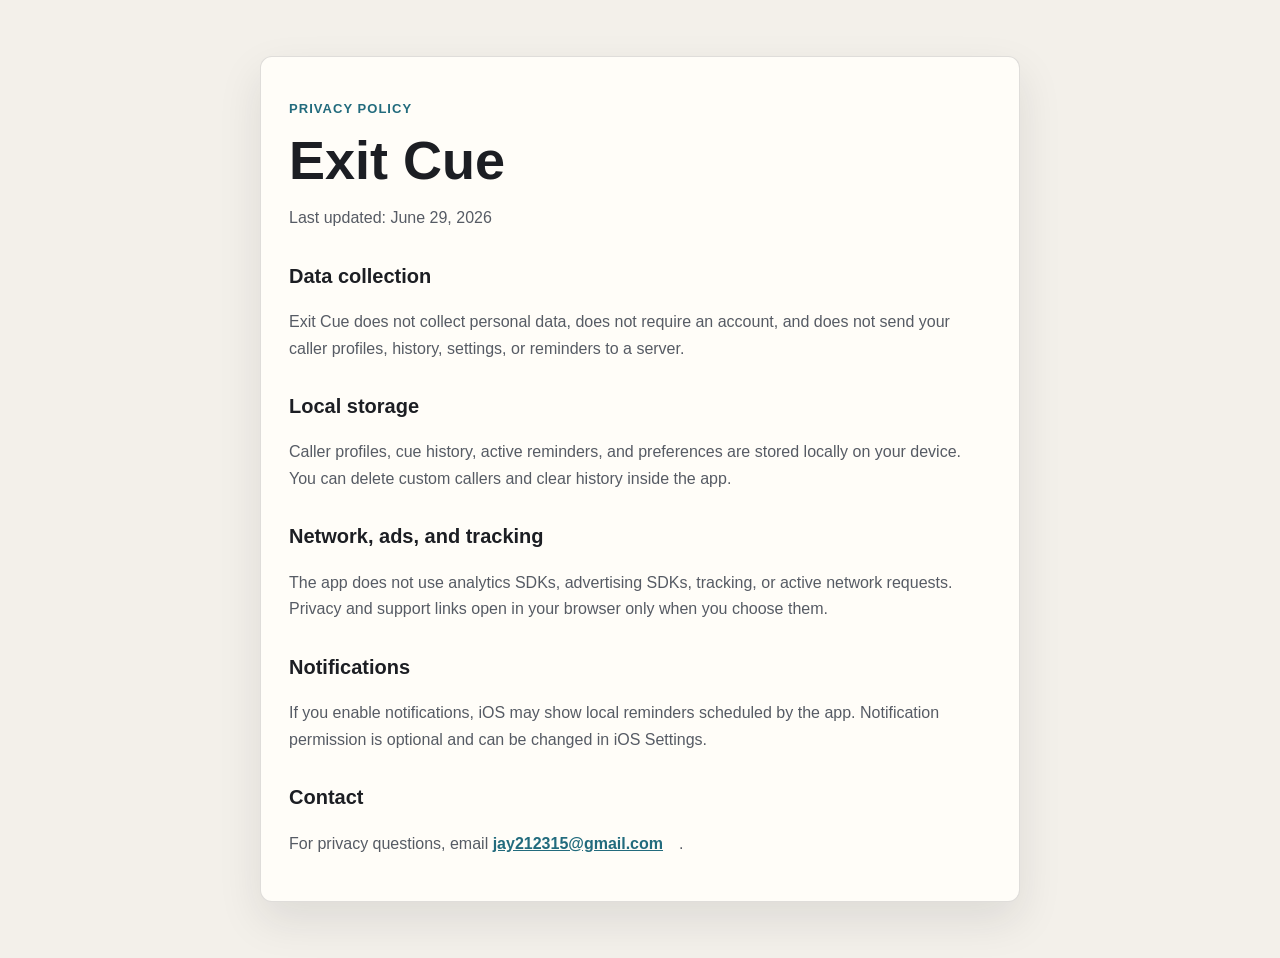
==== docs/privacy/index.html @ f8957f21 "Initial Exit Cue iOS app" ====
<!doctype html>
<html lang="en">
<head>
  <meta charset="utf-8">
  <meta name="viewport" content="width=device-width, initial-scale=1">
  <title>Exit Cue Privacy Policy</title>
  <link rel="stylesheet" href="../assets/site.css">
</head>
<body>
  <main class="wrap">
    <section data-lang="en">
      <p class="eyebrow">Privacy Policy</p>
      <h1>Exit Cue</h1>
      <p>Last updated: June 29, 2026</p>
      <h2>Data collection</h2>
      <p>Exit Cue does not collect personal data, does not require an account, and does not send your caller profiles, history, settings, or reminders to a server.</p>
      <h2>Local storage</h2>
      <p>Caller profiles, cue history, active reminders, and preferences are stored locally on your device. You can delete custom callers and clear history inside the app.</p>
      <h2>Network, ads, and tracking</h2>
      <p>The app does not use analytics SDKs, advertising SDKs, tracking, or active network requests. Privacy and support links open in your browser only when you choose them.</p>
      <h2>Notifications</h2>
      <p>If you enable notifications, iOS may show local reminders scheduled by the app. Notification permission is optional and can be changed in iOS Settings.</p>
      <h2>Contact</h2>
      <p>For privacy questions, email <a href="mailto:jay212315@gmail.com">jay212315@gmail.com</a>.</p>
    </section>

    <section data-lang="zh-Hans">
      <p class="eyebrow">隐私政策</p>
      <h1>安心离场</h1>
      <p>最后更新：2026 年 6 月 29 日</p>
      <h2>数据收集</h2>
      <p>安心离场不收集个人数据，不需要账号，也不会把你的联系人资料、历史记录、设置或提醒发送到服务器。</p>
      <h2>本地存储</h2>
      <p>联系人资料、提醒历史、进行中的提醒和偏好设置只保存在你的设备上。你可以在 App 内删除自定义联系人并清空历史。</p>
      <h2>网络、广告和追踪</h2>
      <p>App 不使用分析 SDK、广告 SDK、追踪，也不会主动发起网络请求。隐私政策和支持链接只会在你主动点击时用浏览器打开。</p>
      <h2>通知</h2>
      <p>如果你启用通知，iOS 可能会显示由 App 本地安排的提醒。通知权限是可选的，可以在 iOS 设置中更改。</p>
      <h2>联系</h2>
      <p>如有隐私问题，请发送邮件至 <a href="mailto:jay212315@gmail.com">jay212315@gmail.com</a>。</p>
    </section>

    <section data-lang="ja">
      <p class="eyebrow">プライバシーポリシー</p>
      <h1>安心エグジット</h1>
      <p>最終更新日：2026年6月29日</p>
      <h2>データ収集</h2>
      <p>安心エグジットは個人データを収集せず、アカウントも不要です。相手プロフィール、履歴、設定、リマインダーをサーバーへ送信しません。</p>
      <h2>ローカル保存</h2>
      <p>相手プロフィール、履歴、進行中の合図、環境設定は端末内に保存されます。アプリ内でカスタム相手の削除や履歴の消去ができます。</p>
      <h2>ネットワーク、広告、トラッキング</h2>
      <p>分析 SDK、広告 SDK、トラッキング、能動的なネットワークリクエストは使用しません。プライバシーとサポートのリンクは、ユーザーが選択した場合のみブラウザで開きます。</p>
      <h2>通知</h2>
      <p>通知を有効にすると、iOS がアプリのローカル通知を表示する場合があります。通知権限は任意で、iOS の設定から変更できます。</p>
      <h2>連絡先</h2>
      <p>プライバシーに関するお問い合わせは <a href="mailto:jay212315@gmail.com">jay212315@gmail.com</a> までご連絡ください。</p>
    </section>
  </main>
  <script src="../assets/site.js"></script>
</body>
</html>
---- docs/assets/site.css ----
:root {
  color-scheme: light;
  --bg: #f3f0ea;
  --surface: #fffdf8;
  --ink: #1c1e23;
  --muted: #565b64;
  --teal: #226b7d;
  --line: rgba(28, 30, 35, .14);
}

* {
  box-sizing: border-box;
}

body {
  margin: 0;
  color: var(--ink);
  background: var(--bg);
  font-family: -apple-system, BlinkMacSystemFont, "SF Pro Text", "Helvetica Neue", Arial, sans-serif;
  line-height: 1.65;
}

.wrap {
  width: min(760px, calc(100% - 32px));
  margin: 0 auto;
  padding: 56px 0;
}

section {
  display: none;
  padding: 28px;
  background: var(--surface);
  border: 1px solid var(--line);
  border-radius: 12px;
  box-shadow: 0 18px 44px rgba(28, 30, 35, .10);
}

section.active {
  display: block;
}

.eyebrow {
  color: var(--teal);
  font-weight: 800;
  letter-spacing: .08em;
  text-transform: uppercase;
  font-size: 13px;
}

h1 {
  margin: 0 0 12px;
  font-size: clamp(32px, 8vw, 54px);
  line-height: 1.05;
}

h2 {
  margin-top: 28px;
  font-size: 20px;
}

p {
  color: var(--muted);
}

a {
  color: var(--teal);
  font-weight: 800;
  margin-right: 16px;
}
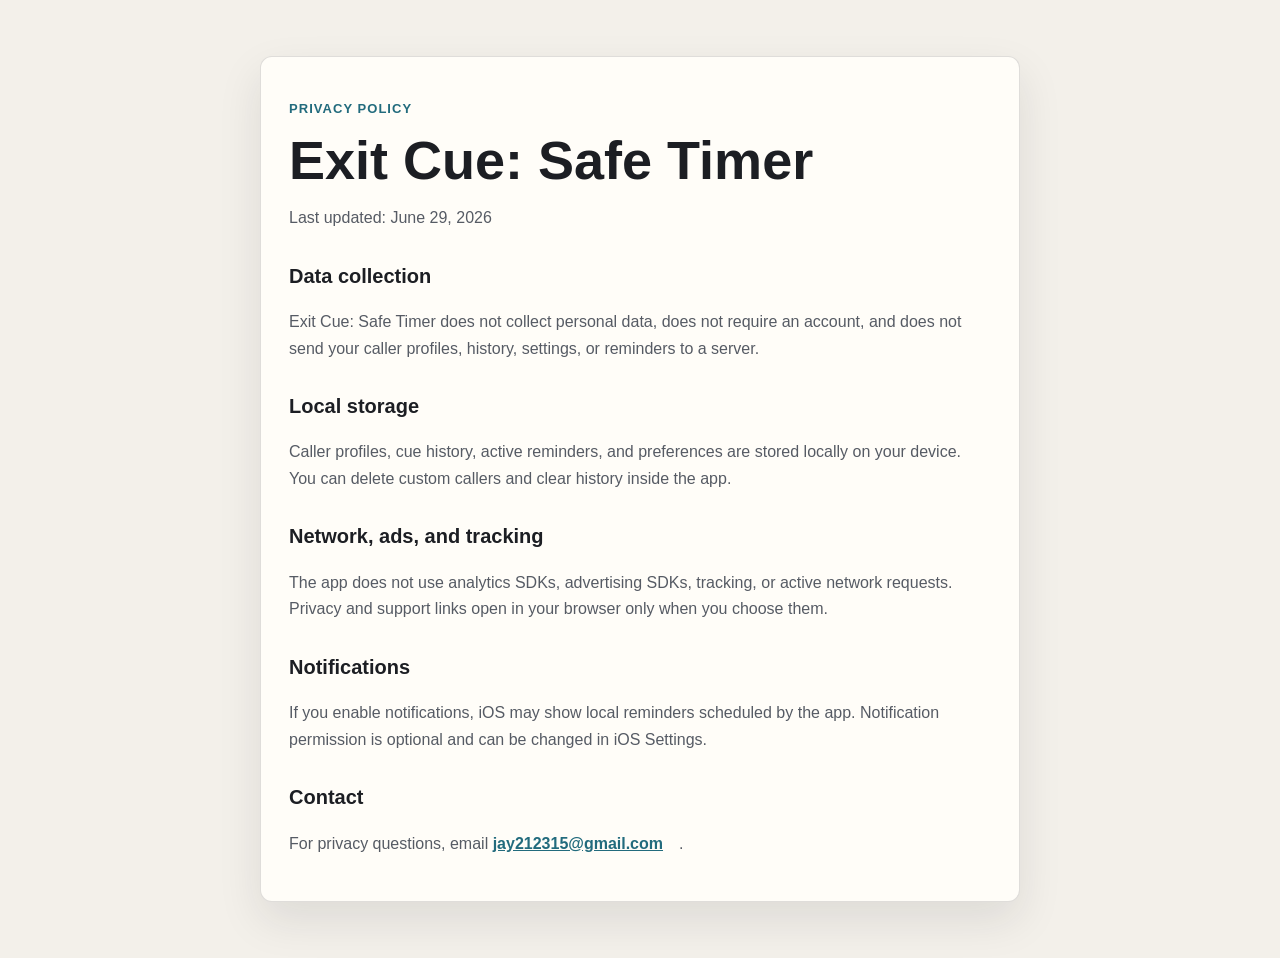
==== commit 2aae6dff: "Rename app to Exit Cue Safe Timer" ====
--- a/docs/privacy/index.html
+++ b/docs/privacy/index.html
@@ -3,17 +3,17 @@
 <head>
   <meta charset="utf-8">
   <meta name="viewport" content="width=device-width, initial-scale=1">
-  <title>Exit Cue Privacy Policy</title>
+  <title>Exit Cue: Safe Timer Privacy Policy</title>
   <link rel="stylesheet" href="../assets/site.css">
 </head>
 <body>
   <main class="wrap">
     <section data-lang="en">
       <p class="eyebrow">Privacy Policy</p>
-      <h1>Exit Cue</h1>
+      <h1>Exit Cue: Safe Timer</h1>
       <p>Last updated: June 29, 2026</p>
       <h2>Data collection</h2>
-      <p>Exit Cue does not collect personal data, does not require an account, and does not send your caller profiles, history, settings, or reminders to a server.</p>
+      <p>Exit Cue: Safe Timer does not collect personal data, does not require an account, and does not send your caller profiles, history, settings, or reminders to a server.</p>
       <h2>Local storage</h2>
       <p>Caller profiles, cue history, active reminders, and preferences are stored locally on your device. You can delete custom callers and clear history inside the app.</p>
       <h2>Network, ads, and tracking</h2>
@@ -59,4 +59,3 @@
   <script src="../assets/site.js"></script>
 </body>
 </html>
-
